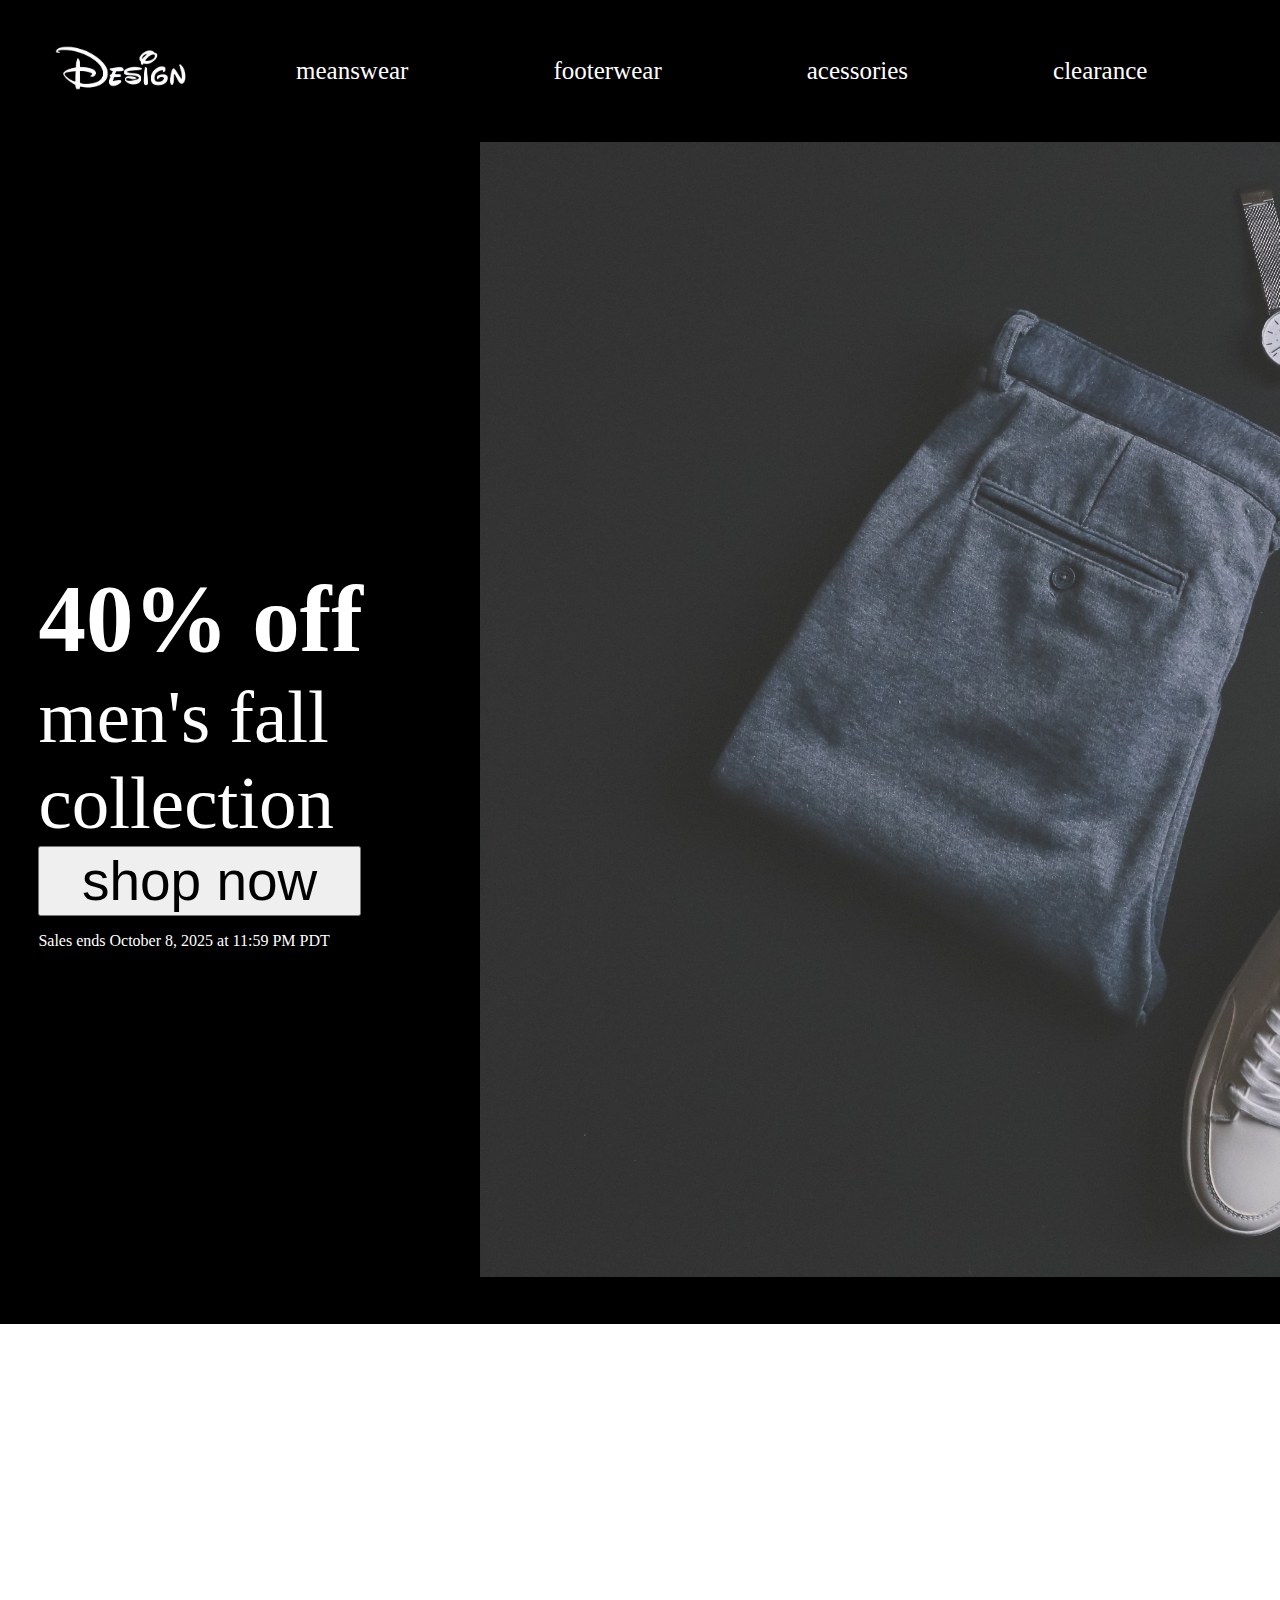
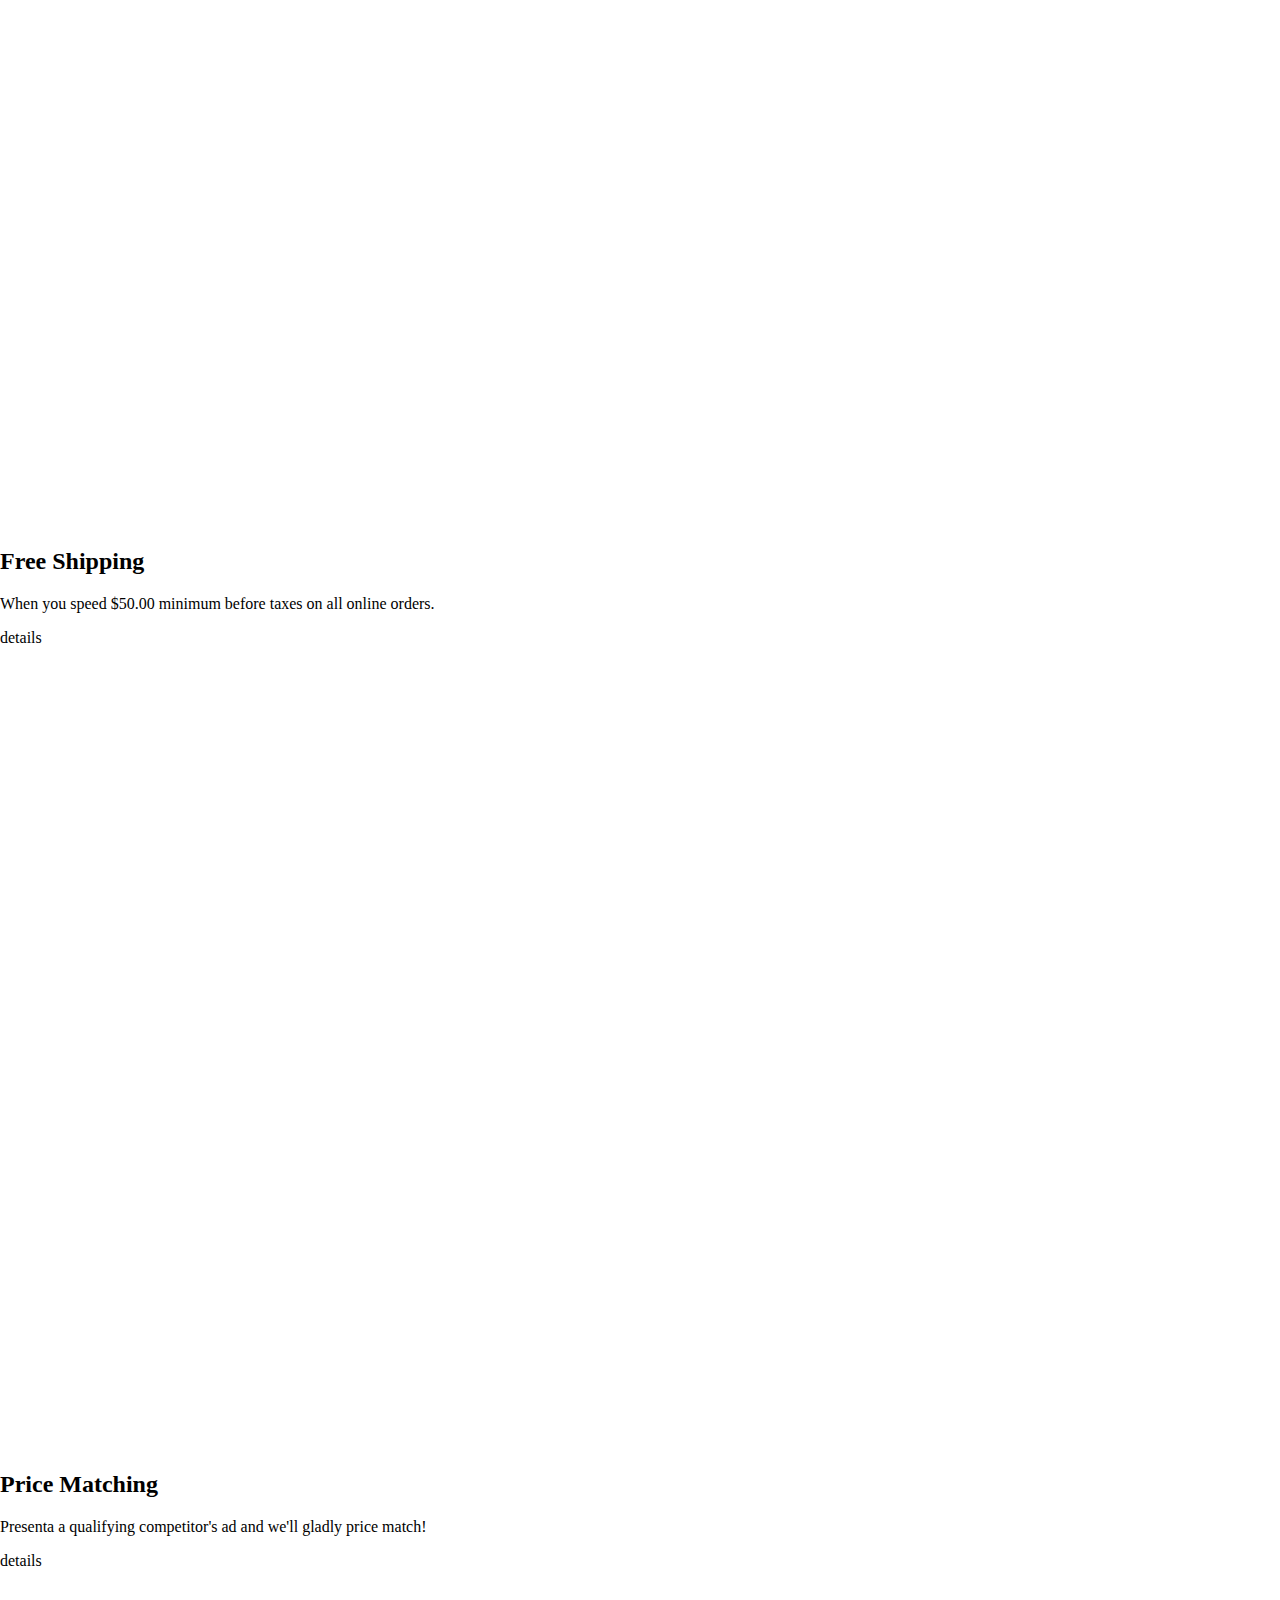
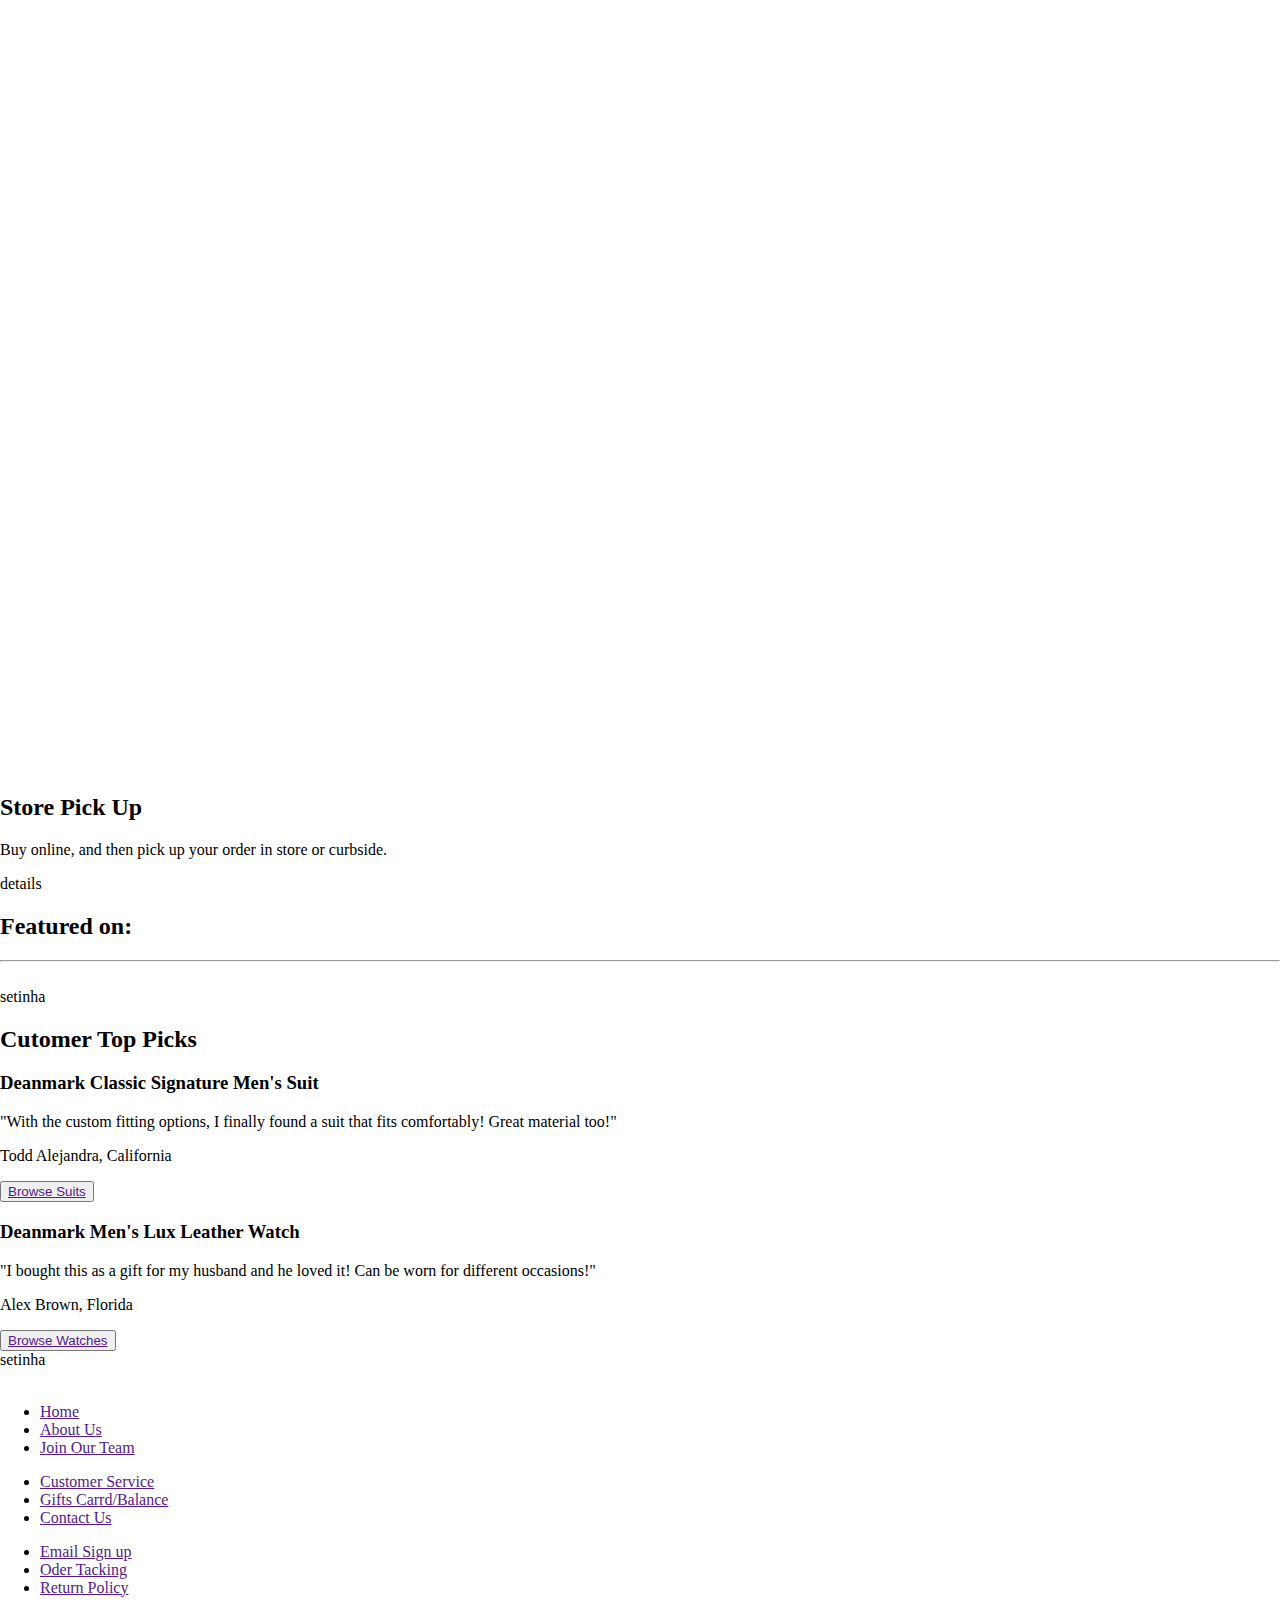
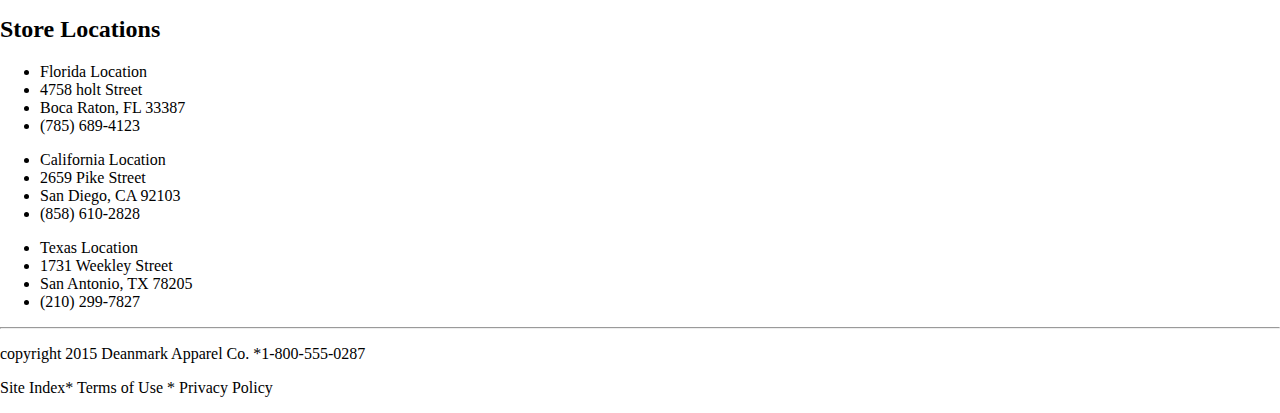
==== landing-page/index.html @ 39f43c10 "first commit" ====
<!DOCTYPE html>
<html lang="en">
<head>
    <meta charset="UTF-8">
    <meta http-equiv="X-UA-Compatible" content="IE=edge">
    <meta name="viewport" content="width=device-width, initial-scale=1.0">
    <!-- <link rel="stylesheet" href="reset_css.css"> -->
    <link rel="stylesheet" href="style.css">
    <title>DeanMark Apparel</title>
</head>
<body>
    <header>
            <img class="logo" src="images/logo.png" alt="logo">
            <ul class="menu" >
                <li><a href="">meanswear</a></li>
                <li><a href="">footerwear</a></li>
                <li><a href="">acessories</a></li>
                <li><a href="">clearance</a></li>
            </ul>    
    </header>

    <main class="emphasis" style="background-image: url('images/backgound-image.jpg')">
        <div class="container">
            <div class="empashis-text">
                <h1>40% off </h1>
                <span> men's fall collection</span>
                <button><a>shop now</a></button>
                <p>Sales ends October 8, 2025 at 11:59 PM PDT</p>  
            </div> 
        </div> 
    </main>     
    <div class="topics">
        <article>
            <img src="images/icon-truck.svg" alt="">
            <br>
            <h2>Free Shipping</h2>
            <p>When you speed $50.00 minimum before taxes on all online orders.</p>
            <a>details</a>
        </article>

        <article>
            <img src="images/icon-tag.svg" alt="">
            <h2>Price Matching</h2>
            <p>Presenta a qualifying competitor's ad and we'll gladly price match!</p>
            <a>details</a>
        </article>

        <article>
            <img src="images/icon-store.svg" alt="">
            <h2>Store Pick Up</h2>
            <p>Buy online, and then pick up your order in store or curbside.</p>
            <a>details</a>
        </article>
    </div>

    <section>
        <div class="logos">
            <h2>Featured on:</h2>
            <hr>
            <div>
                <img src="" alt="">
                <img src="" alt="">
                <img src="" alt="">
                <img src="" alt="">
            </div>
        </div>
    </section>

    <section>
        <div>setinha</div>
        <div>
            <h2>Cutomer Top Picks</h2>
            <div>
                <h3>Deanmark Classic Signature Men's Suit</h3>
                <span>"With the custom fitting options, I finally found a suit that fits comfortably! Great material too!"</span>
                <br>
                <p>Todd Alejandra, California</p>
                <div>
                    <button><a href="">Browse Suits</a></button>
                </div>
            </div>

            <div>
                <h3>Deanmark Men's Lux Leather Watch</h3>
                <span>"I bought this as a gift for my husband and he loved it! Can be worn for different occasions!"</span>
                <br>
                <p>Alex Brown, Florida</p>
                <div>
                    <button><a href="">Browse Watches</a></button>
                </div>
            </div>
        </div>
        <div>setinha</div>
    </section>

    <footer>
        <div>
            <div>
                <img src="" alt="">
                <img src="" alt="">
                <img src="" alt="">
                <div>
                    <ul>
                        <li> <a href=""> Home</a></li>
                        <li><a href="">About Us</a></li>
                        <li><a href="">Join Our Team</a></li>
                    </ul>

                    <ul>
                        <li><a href="">Customer Service</a></li>
                        <li><a href="">Gifts Carrd/Balance</a></li>
                        <li><a href="">Contact Us</a></li>
                    </ul>

                    <ul>
                        <li><a href="">Email Sign up</a></li>
                        <li><a href="">Oder Tacking</a></li>
                        <li><a href="">Return Policy</a></li>
                    </ul>
                </div>

                <div>
                    <h2>Store Locations</h2>
                    <div>
                        <ul>
                            <li>Florida Location</li>
                            <li>4758 holt Street</li>
                            <li>Boca Raton, FL 33387</li>
                            <li>(785) 689-4123</li>
                        </ul>
    
                        <ul>
                            <li>California Location</li>
                            <li>2659 Pike Street</li>
                            <li>San Diego, CA 92103</li>
                            <li>(858) 610-2828</li>
                        </ul>
    
                        <ul>
                            <li>Texas Location</li>
                            <li>1731 Weekley Street</li>
                            <li>San Antonio, TX 78205</li>
                            <li>(210) 299-7827</li>
                        </ul>
                    </div>
                </div>
                <hr>

                <div>
                    <p>copyright 2015 Deanmark Apparel Co. *1-800-555-0287</p>
                    <p>Site Index* Terms of Use * Privacy Policy</p>
                </div>
        </div>
    </footer>

</body>
</html>
---- landing-page/style.css ----
body{
    width: 100%;
    margin: auto;
}

header{
    display: flex;
    align-items: center;
    justify-content: space-evenly;
    background-color: black;
}

header img{
    width: 20%;
}

.menu{
    display: flex;
    font-size: 25px;
}


.menu li{
    padding-right: 145px;
    list-style: none;
}

.menu li a{
    text-decoration: none;
    color: #fff;
}

.menu a:active{
    color: #fff;
}

.emphasis {
    background-size: contain;
    padding: 28%;
    width: 77%;
    margin: auto;
    background-position-x: 30rem;
    background-repeat: no-repeat;
    background-color: rgb(0, 0, 0);
}


.container{
    margin-left: -20rem;
    color: #fff;
}

.empashis-text{
    display: flex;
    flex-direction: column;
    width: 38%;
}

.empashis-text h1{
    font-size: 95px;
    margin-bottom: 0px;
}

.empashis-text span{
    font-size: 75px;
}

.empashis-text button{
    font-size: 55px;
    width: 65%;
}

.empashis-text button:hover{
   color: #fff;
   background-color: grey;
   border: none;
   transition: background-color .5s, color .5s;
}

.empashis-text button a:visited{
    color: none;
    text-decoration: none;
}
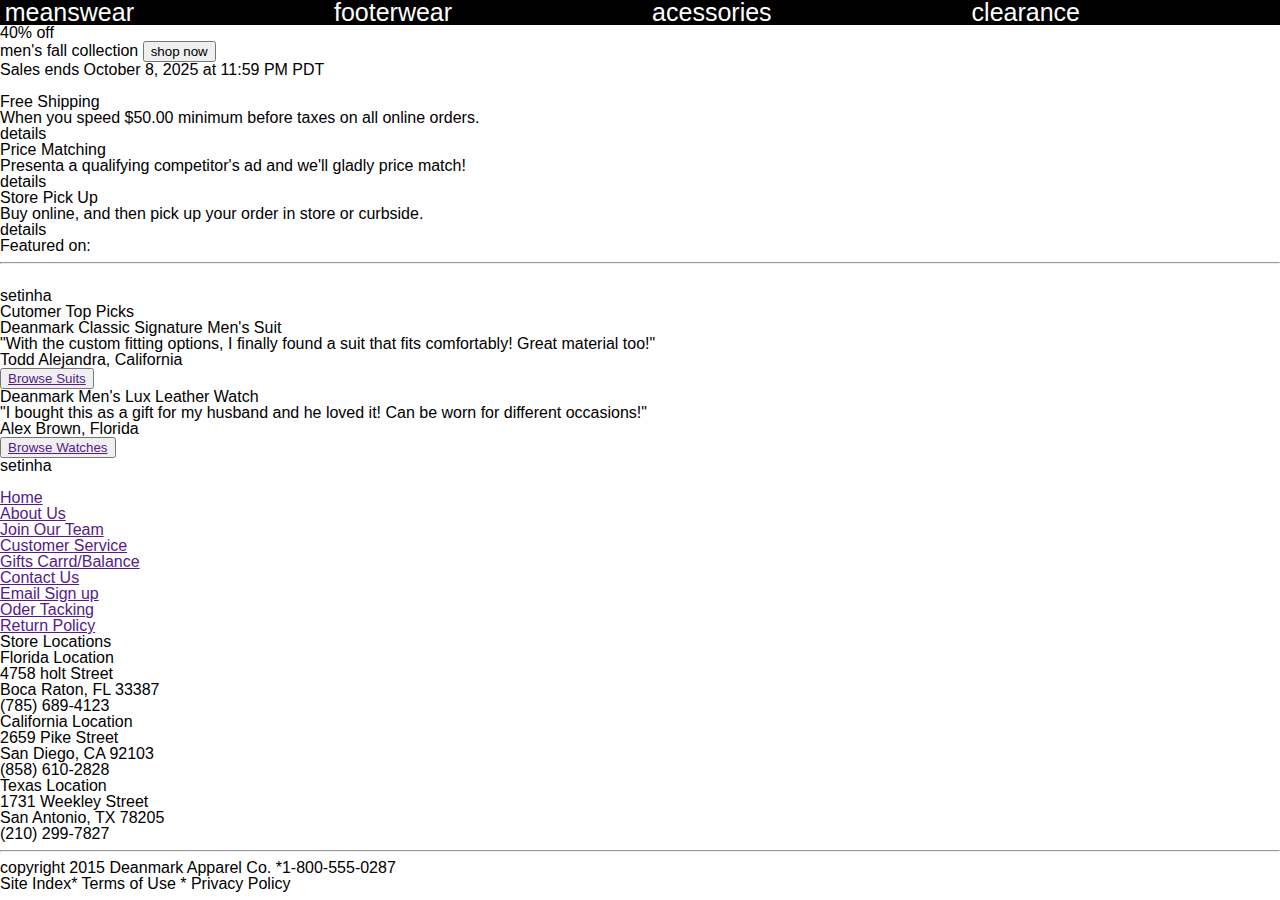
==== commit f84f1003: "new login" ====
--- a/landing-page/index.html
+++ b/landing-page/index.html
@@ -4,22 +4,24 @@
     <meta charset="UTF-8">
     <meta http-equiv="X-UA-Compatible" content="IE=edge">
     <meta name="viewport" content="width=device-width, initial-scale=1.0">
-    <!-- <link rel="stylesheet" href="reset_css.css"> -->
+    <link rel="stylesheet" href="reset_css.css"> 
     <link rel="stylesheet" href="style.css">
+    <link rel="media-screen" href="media.css">
     <title>DeanMark Apparel</title>
 </head>
 <body>
-    <header>
-            <img class="logo" src="images/logo.png" alt="logo">
+    <div class="header">
+            <div><img class="logo" src="images/logo.png" alt="logo"></div>
             <ul class="menu" >
                 <li><a href="">meanswear</a></li>
                 <li><a href="">footerwear</a></li>
                 <li><a href="">acessories</a></li>
                 <li><a href="">clearance</a></li>
             </ul>    
-    </header>
+        </div>
 
-    <main class="emphasis" style="background-image: url('images/backgound-image.jpg')">
+    <!-- <main class="emphasis" style="background-image: url('images/backgound-image.jpg')"> -->
+       <main> 
         <div class="container">
             <div class="empashis-text">
                 <h1>40% off </h1>
@@ -31,7 +33,7 @@
     </main>     
     <div class="topics">
         <article>
-            <img src="images/icon-truck.svg" alt="">
+            <!-- <img src="images/icon-truck.svg" alt=""> -->
             <br>
             <h2>Free Shipping</h2>
             <p>When you speed $50.00 minimum before taxes on all online orders.</p>
@@ -39,14 +41,14 @@
         </article>
 
         <article>
-            <img src="images/icon-tag.svg" alt="">
+            <!-- <img src="images/icon-tag.svg" alt=""> -->
             <h2>Price Matching</h2>
             <p>Presenta a qualifying competitor's ad and we'll gladly price match!</p>
             <a>details</a>
         </article>
 
         <article>
-            <img src="images/icon-store.svg" alt="">
+            <!-- <img src="images/icon-store.svg" alt=""> -->
             <h2>Store Pick Up</h2>
             <p>Buy online, and then pick up your order in store or curbside.</p>
             <a>details</a>
--- a/landing-page/style.css
+++ b/landing-page/style.css
@@ -1,83 +1,72 @@
 body{
     width: 100%;
     margin: auto;
+    font-family: Arial, Helvetica, sans-serif;
 }
 
-header{
+.header {
     display: flex;
     align-items: center;
-    justify-content: space-evenly;
+    justify-content: flex-start;
     background-color: black;
+  }
+  
+  
+.menu {
+    list-style-type: none;
+    margin: inherit;
+    padding: 0;
+    display: flex;
+  }
+  
+.menu li {
+    margin-right: 12em;
+    color: #fff;
+  }
+  
+.menu a {
+    color: #fff;
+    text-decoration: none;
+  }
+
+@media screen and (min-width: 2200px) {
+    .logo {
+        width: 80%;
+    }
+
+    .menu {
+        font-size: 30px;
+    }  
+
+    .menu li {
+        margin-right: 10em;
+    }  
 }
 
-header img{
-    width: 20%;
+@media screen and (min-width: 1665px) and (max-width: 2199px) {
+    .logo {
+        width: 60%;
+    }
+
+    .menu {
+        font-size: 25px;
+    }  
+
+    .menu li {
+        margin-right: 8em;
+    }  
 }
 
-.menu{
-    display: flex;
-    font-size: 25px;
-}
+@media screen and (max-width: 1664px) {
+    .logo {
+        width: 45%;
+    }
 
+    .menu {
+        font-size: 25px;
+    }  
 
-.menu li{
-    padding-right: 145px;
-    list-style: none;
-}
-
-.menu li a{
-    text-decoration: none;
-    color: #fff;
-}
-
-.menu a:active{
-    color: #fff;
-}
-
-.emphasis {
-    background-size: contain;
-    padding: 28%;
-    width: 77%;
-    margin: auto;
-    background-position-x: 30rem;
-    background-repeat: no-repeat;
-    background-color: rgb(0, 0, 0);
-}
-
-
-.container{
-    margin-left: -20rem;
-    color: #fff;
-}
-
-.empashis-text{
-    display: flex;
-    flex-direction: column;
-    width: 38%;
-}
-
-.empashis-text h1{
-    font-size: 95px;
-    margin-bottom: 0px;
-}
-
-.empashis-text span{
-    font-size: 75px;
-}
-
-.empashis-text button{
-    font-size: 55px;
-    width: 65%;
-}
-
-.empashis-text button:hover{
-   color: #fff;
-   background-color: grey;
-   border: none;
-   transition: background-color .5s, color .5s;
-}
-
-.empashis-text button a:visited{
-    color: none;
-    text-decoration: none;
+    .menu li {
+        margin-right: 8em;
+    }  
 }